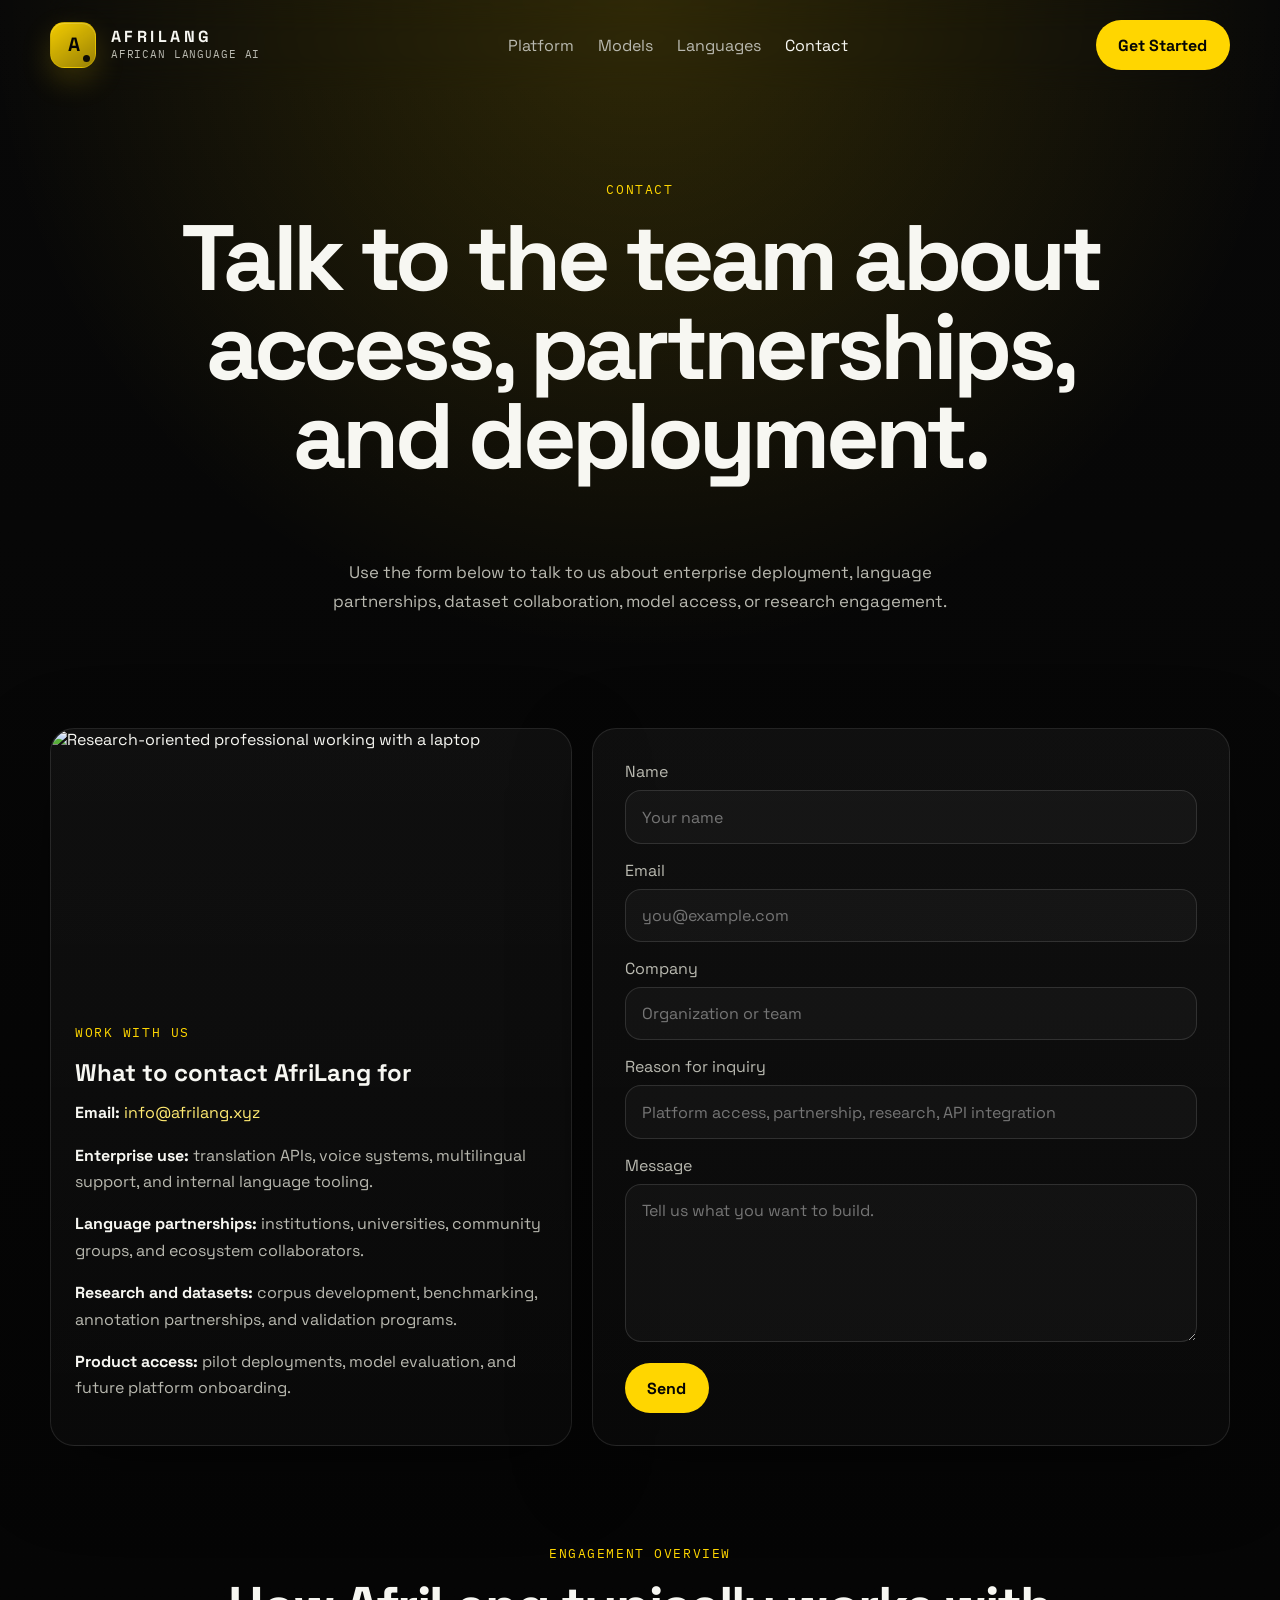
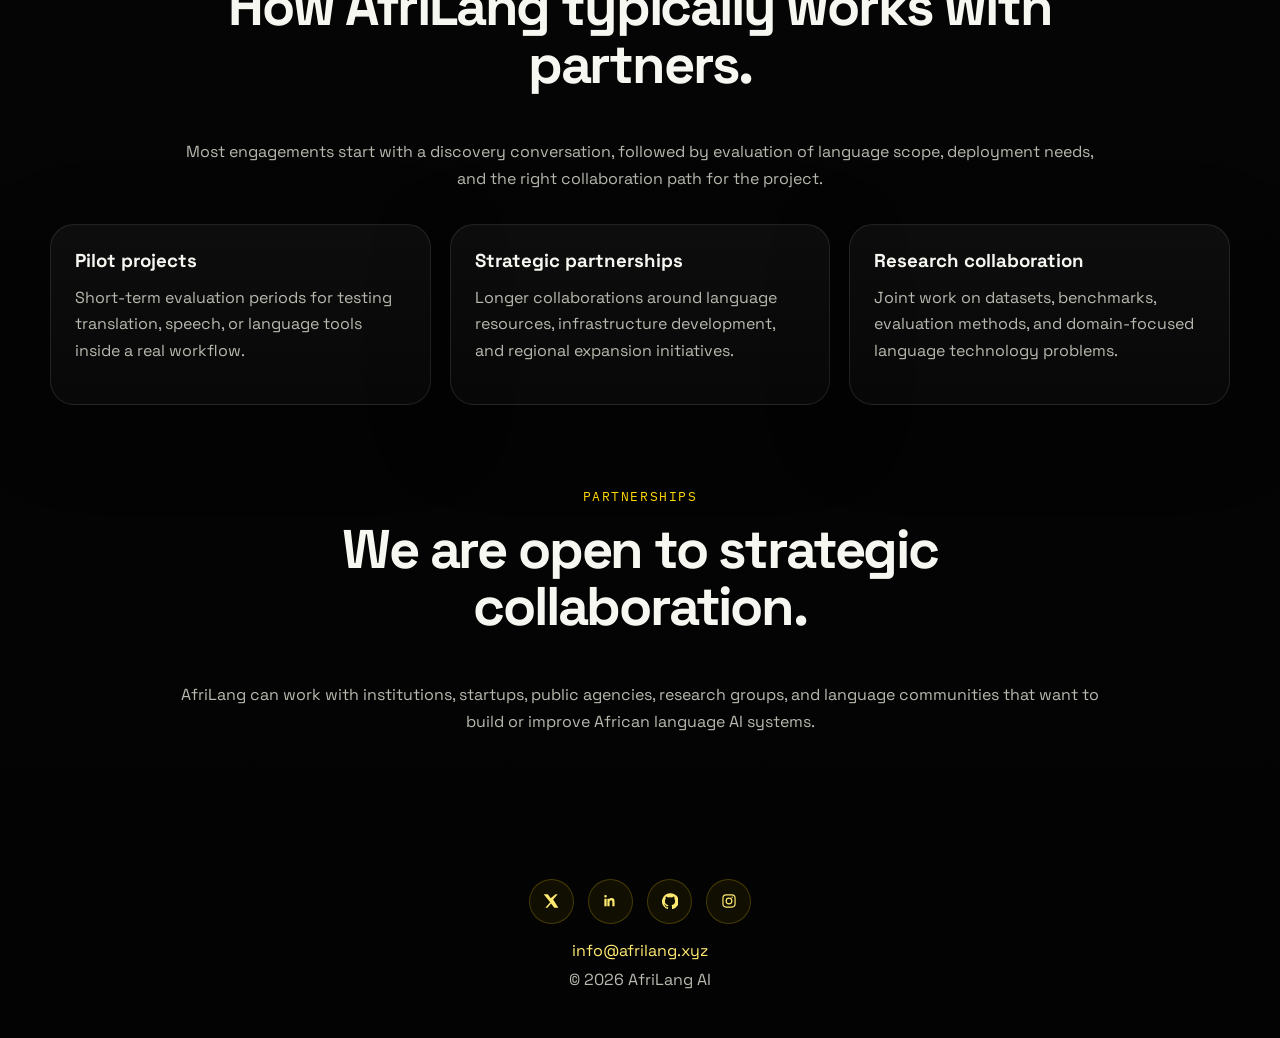
==== contact.html @ c9d133c1 "Initial AfriLang website" ====
<!DOCTYPE html>
<html lang="en">
<head>
  <meta charset="UTF-8">
  <meta name="viewport" content="width=device-width, initial-scale=1.0">
  <meta name="description" content="Contact AfriLang AI for partnerships, platform access, and deployment discussions.">
  <title>AfriLang AI | Contact</title>
  <link rel="preconnect" href="https://fonts.googleapis.com">
  <link rel="preconnect" href="https://fonts.gstatic.com" crossorigin>
  <link href="https://fonts.googleapis.com/css2?family=Space+Grotesk:wght@400;500;700&family=IBM+Plex+Mono:wght@400;500&display=swap" rel="stylesheet">
  <link rel="stylesheet" href="style.css">
</head>
<body data-page="contact">
  <div class="site-shell">
    <header class="navbar">
      <a class="logo" href="index.html" aria-label="AfriLang home">
        <span class="logo-mark" aria-hidden="true">
          <span class="logo-mark-core">A</span>
          <span class="logo-mark-dot"></span>
        </span>
        <span class="logo-lockup">
          <span class="logo-text">AFRILANG</span>
          <span class="logo-tagline">African Language AI</span>
        </span>
      </a>
      <button class="nav-toggle" type="button" aria-expanded="false" aria-controls="site-nav">
        Menu
      </button>
      <nav id="site-nav" class="nav-links" aria-label="Primary navigation">
        <a href="platform.html">Platform</a>
        <a href="models.html">Models</a>
        <a href="languages.html">Languages</a>
        <a href="contact.html">Contact</a>
      </nav>
      <a href="contact.html" class="btn">Get Started</a>
    </header>

    <main class="page-main">
      <section class="page-hero">
        <div class="eyebrow">Contact</div>
        <h1>Talk to the team about access, partnerships, and deployment.</h1>
        <p>Use the form below to talk to us about enterprise deployment, language partnerships, dataset collaboration, model access, or research engagement.</p>
      </section>

      <section class="section">
        <div class="contact-layout">
          <div class="card contact-card">
            <img
              class="card-media"
              src="https://images.pexels.com/photos/13377869/pexels-photo-13377869.jpeg?cs=srgb&dl=pexels-abdullahi-sow-292686948-13377869.jpg&fm=jpg"
              alt="Research-oriented professional working with a laptop"
              loading="lazy"
            >
            <div class="eyebrow">Work with us</div>
            <h2>What to contact AfriLang for</h2>
            <div class="contact-points">
              <p><strong>Email:</strong> <a class="contact-link" href="mailto:info@afrilang.xyz">info@afrilang.xyz</a></p>
              <p><strong>Enterprise use:</strong> translation APIs, voice systems, multilingual support, and internal language tooling.</p>
              <p><strong>Language partnerships:</strong> institutions, universities, community groups, and ecosystem collaborators.</p>
              <p><strong>Research and datasets:</strong> corpus development, benchmarking, annotation partnerships, and validation programs.</p>
              <p><strong>Product access:</strong> pilot deployments, model evaluation, and future platform onboarding.</p>
            </div>
          </div>
          <form class="form" aria-label="Contact form">
            <label>
              <span>Name</span>
              <input type="text" name="name" placeholder="Your name" required>
            </label>
            <label>
              <span>Email</span>
              <input type="email" name="email" placeholder="you@example.com" required>
            </label>
            <label>
              <span>Company</span>
              <input type="text" name="company" placeholder="Organization or team">
            </label>
            <label>
              <span>Reason for inquiry</span>
              <input type="text" name="reason" placeholder="Platform access, partnership, research, API integration">
            </label>
            <label>
              <span>Message</span>
              <textarea name="message" placeholder="Tell us what you want to build." rows="6" required></textarea>
            </label>
            <button class="btn" type="submit">Send</button>
          </form>
        </div>
      </section>

      <section class="section">
        <div class="section-heading">
          <div class="eyebrow">Engagement overview</div>
          <h2>How AfriLang typically works with partners.</h2>
          <p>Most engagements start with a discovery conversation, followed by evaluation of language scope, deployment needs, and the right collaboration path for the project.</p>
        </div>
        <div class="grid">
          <article class="card">
            <h3>Pilot projects</h3>
            <p>Short-term evaluation periods for testing translation, speech, or language tools inside a real workflow.</p>
          </article>
          <article class="card">
            <h3>Strategic partnerships</h3>
            <p>Longer collaborations around language resources, infrastructure development, and regional expansion initiatives.</p>
          </article>
          <article class="card">
            <h3>Research collaboration</h3>
            <p>Joint work on datasets, benchmarks, evaluation methods, and domain-focused language technology problems.</p>
          </article>
        </div>
      </section>

      <section class="section highlight-panel">
        <div class="section-heading">
          <div class="eyebrow">Partnerships</div>
          <h2>We are open to strategic collaboration.</h2>
          <p>AfriLang can work with institutions, startups, public agencies, research groups, and language communities that want to build or improve African language AI systems.</p>
        </div>
      </section>
    </main>

    <footer class="site-footer">
      <div class="social-links" aria-label="Social media links">
        <a href="#" class="social-link" aria-label="AfriLang on X">
          <svg viewBox="0 0 24 24" aria-hidden="true"><path d="M18.9 2H22l-6.77 7.74L23 22h-6.1l-4.77-6.24L6.67 22H3.56l7.24-8.27L1 2h6.25l4.31 5.7z"></path></svg>
        </a>
        <a href="#" class="social-link" aria-label="AfriLang on LinkedIn">
          <svg viewBox="0 0 24 24" aria-hidden="true"><path d="M6.94 8.5H3.56V20h3.38zM5.25 3A1.96 1.96 0 1 0 5.3 6.92 1.96 1.96 0 0 0 5.25 3m6.1 5.5H8.11V20h3.24v-6.04c0-1.59.3-3.13 2.26-3.13 1.93 0 1.95 1.8 1.95 3.24V20h3.24v-6.6c0-3.24-.7-5.73-4.49-5.73-1.82 0-3.04 1-3.54 1.95h-.05z"></path></svg>
        </a>
        <a href="#" class="social-link" aria-label="AfriLang on GitHub">
          <svg viewBox="0 0 24 24" aria-hidden="true"><path d="M12 .5A12 12 0 0 0 8.2 23.9c.6.1.82-.26.82-.58v-2.06c-3.34.72-4.04-1.42-4.04-1.42-.54-1.4-1.33-1.77-1.33-1.77-1.1-.75.08-.74.08-.74 1.2.09 1.84 1.25 1.84 1.25 1.08 1.86 2.84 1.33 3.53 1.02.1-.8.42-1.33.76-1.63-2.67-.31-5.48-1.36-5.48-6.03 0-1.33.46-2.42 1.23-3.27-.12-.31-.53-1.56.12-3.25 0 0 1-.33 3.3 1.25a11.2 11.2 0 0 1 6 0c2.28-1.58 3.29-1.25 3.29-1.25.65 1.69.24 2.94.12 3.25.77.85 1.23 1.94 1.23 3.27 0 4.68-2.81 5.72-5.5 6.02.43.38.82 1.12.82 2.26v3.35c0 .32.21.69.83.57A12 12 0 0 0 12 .5"></path></svg>
        </a>
        <a href="#" class="social-link" aria-label="AfriLang on Instagram">
          <svg viewBox="0 0 24 24" aria-hidden="true"><path d="M7.75 2h8.5A5.75 5.75 0 0 1 22 7.75v8.5A5.75 5.75 0 0 1 16.25 22h-8.5A5.75 5.75 0 0 1 2 16.25v-8.5A5.75 5.75 0 0 1 7.75 2m0 1.8A3.95 3.95 0 0 0 3.8 7.75v8.5a3.95 3.95 0 0 0 3.95 3.95h8.5a3.95 3.95 0 0 0 3.95-3.95v-8.5a3.95 3.95 0 0 0-3.95-3.95zm8.95 1.35a1.1 1.1 0 1 1 0 2.2 1.1 1.1 0 0 1 0-2.2M12 6.85A5.15 5.15 0 1 1 6.85 12 5.16 5.16 0 0 1 12 6.85m0 1.8A3.35 3.35 0 1 0 15.35 12 3.35 3.35 0 0 0 12 8.65"></path></svg>
        </a>
      </div>
      <p class="footer-email">
        <a href="mailto:info@afrilang.xyz">info@afrilang.xyz</a>
      </p>
      <p>&copy; 2026 AfriLang AI</p>
    </footer>
  </div>
  <script src="script.js"></script>
</body>
</html>
---- style.css ----
:root {
  --bg: #050505;
  --bg-soft: #101010;
  --surface: rgba(255, 255, 255, 0.04);
  --surface-strong: rgba(255, 214, 0, 0.08);
  --border: rgba(255, 255, 255, 0.1);
  --text: #f7f7f2;
  --muted: #b9b9b0;
  --primary: #ffd600;
  --primary-soft: #ffea71;
  --shadow: 0 24px 80px rgba(0, 0, 0, 0.35);
}

*,
*::before,
*::after {
  box-sizing: border-box;
}

html {
  scroll-behavior: smooth;
}

body {
  margin: 0;
  min-height: 100vh;
  font-family: "Space Grotesk", sans-serif;
  background:
    radial-gradient(circle at top, rgba(255, 214, 0, 0.16), transparent 24%),
    linear-gradient(180deg, #080808 0%, #030303 100%);
  color: var(--text);
}

a {
  color: inherit;
}

button,
input,
textarea {
  font: inherit;
}

.site-shell {
  width: min(1180px, calc(100% - 2rem));
  margin: 0 auto;
}

.navbar {
  position: sticky;
  top: 0;
  z-index: 10;
  display: flex;
  align-items: center;
  justify-content: space-between;
  gap: 1rem;
  padding: 1.25rem 0;
  backdrop-filter: blur(16px);
}

.logo {
  display: inline-flex;
  align-items: center;
  gap: 0.9rem;
  text-decoration: none;
}

.logo-mark {
  position: relative;
  display: inline-grid;
  place-items: center;
  width: 2.9rem;
  height: 2.9rem;
  border: 1px solid rgba(255, 214, 0, 0.28);
  border-radius: 0.9rem;
  background:
    linear-gradient(145deg, rgba(255, 214, 0, 0.95), rgba(255, 214, 0, 0.58)),
    #0b0b0b;
  box-shadow:
    inset 0 1px 0 rgba(255, 255, 255, 0.18),
    0 12px 30px rgba(255, 214, 0, 0.18);
  color: #050505;
}

.logo-mark-core {
  font-size: 1.2rem;
  font-weight: 800;
  line-height: 1;
  letter-spacing: -0.08em;
}

.logo-mark-dot {
  position: absolute;
  right: 0.34rem;
  bottom: 0.34rem;
  width: 0.45rem;
  height: 0.45rem;
  border-radius: 999px;
  background: #050505;
  opacity: 0.95;
}

.logo-lockup {
  display: flex;
  flex-direction: column;
  gap: 0.1rem;
}

.logo-text {
  font-size: 1rem;
  font-weight: 700;
  letter-spacing: 0.22em;
  line-height: 1;
}

.logo-tagline {
  color: var(--muted);
  font-family: "IBM Plex Mono", monospace;
  font-size: 0.68rem;
  letter-spacing: 0.08em;
  text-transform: uppercase;
}

.nav-links {
  display: flex;
  align-items: center;
  gap: 1.5rem;
}

.nav-links a {
  color: var(--muted);
  text-decoration: none;
}

.nav-links a:hover,
.nav-links a.is-active {
  color: var(--text);
}

.nav-toggle {
  display: none;
  border: 1px solid var(--border);
  border-radius: 999px;
  background: transparent;
  color: var(--text);
  padding: 0.7rem 1rem;
}

.hero,
.page-hero {
  padding: 5.5rem 0 4rem;
}

.hero {
  min-height: calc(100vh - 5rem);
  display: flex;
  flex-direction: column;
  justify-content: center;
  align-items: center;
  text-align: center;
}

.eyebrow {
  display: inline-block;
  margin-bottom: 1rem;
  color: var(--primary);
  font-family: "IBM Plex Mono", monospace;
  font-size: 0.82rem;
  letter-spacing: 0.12em;
  text-transform: uppercase;
}

h1,
h2,
h3,
p {
  margin-top: 0;
}

h1 {
  max-width: 12ch;
  font-size: clamp(3rem, 9vw, 5.8rem);
  line-height: 0.96;
  letter-spacing: -0.05em;
}

.hero h1 {
  max-width: 24ch;
  font-size: clamp(2.7rem, 7vw, 5rem);
}

.page-hero h1 {
  max-width: 16ch;
  margin-left: auto;
  margin-right: auto;
}

.hero-copy,
.page-hero p,
.section-heading p,
.cta p {
  max-width: 42rem;
  margin-left: auto;
  margin-right: auto;
  color: var(--muted);
  font-size: 1.05rem;
  line-height: 1.7;
  text-align: center;
}

.section-heading p {
  max-width: 58rem;
  font-size: 1rem;
}

.hero-copy {
  max-width: 72rem;
  font-size: 1rem;
}

.hero-buttons {
  display: flex;
  flex-wrap: wrap;
  gap: 1rem;
  margin: 2rem 0 3rem;
  justify-content: center;
}

.btn,
.btn-outline {
  display: inline-flex;
  align-items: center;
  justify-content: center;
  min-height: 3rem;
  border-radius: 999px;
  padding: 0.85rem 1.35rem;
  text-decoration: none;
  transition: transform 160ms ease, background 160ms ease, color 160ms ease, border-color 160ms ease;
}

.btn {
  border: 1px solid transparent;
  background: var(--primary);
  color: #050505;
  font-weight: 700;
}

.btn-outline {
  border: 1px solid rgba(255, 214, 0, 0.45);
  color: var(--primary-soft);
  background: transparent;
}

.btn:hover,
.btn-outline:hover,
.nav-toggle:hover {
  transform: translateY(-1px);
}

.hero-metrics,
.grid,
.split-grid,
.contact-layout {
  display: grid;
  gap: 1.2rem;
}

.hero-metrics {
  grid-template-columns: repeat(3, minmax(0, 1fr));
  width: 100%;
}

.grid {
  grid-template-columns: repeat(auto-fit, minmax(220px, 1fr));
}

.split-grid {
  grid-template-columns: repeat(auto-fit, minmax(280px, 1fr));
}

.contact-layout {
  grid-template-columns: minmax(0, 0.9fr) minmax(0, 1.1fr);
  align-items: start;
}

.section {
  padding: 2rem 0 4rem;
}

.section-heading {
  margin-bottom: 2rem;
  text-align: center;
}

.section-actions {
  margin-top: 1.2rem;
  text-align: center;
}

.section-heading h2,
.cta h2 {
  max-width: 26ch;
  margin-left: auto;
  margin-right: auto;
  font-size: clamp(2rem, 5vw, 3.4rem);
  line-height: 1.05;
  letter-spacing: -0.04em;
}

.page-hero,
.cta,
.site-footer {
  text-align: center;
}

.page-hero p,
.cta p {
  margin-left: auto;
  margin-right: auto;
}

.card,
.metric-card,
.form {
  border: 1px solid var(--border);
  background: linear-gradient(180deg, rgba(255, 255, 255, 0.04) 0%, rgba(255, 255, 255, 0.02) 100%);
  border-radius: 1.5rem;
  box-shadow: var(--shadow);
}

.card,
.metric-card {
  padding: 1.5rem;
}

.card-media {
  display: block;
  width: calc(100% + 3rem);
  height: 17rem;
  margin: -1.5rem -1.5rem 1.2rem;
  object-fit: cover;
  border-radius: 1.5rem 1.5rem 0.9rem 0.9rem;
}


.card h2,
.card h3 {
  margin-bottom: 0.8rem;
}

.card p,
.metric-label {
  color: var(--muted);
  line-height: 1.65;
}

.card a {
  text-decoration: none;
}

.card strong {
  color: var(--text);
}

.contact-link,
.footer-email a {
  color: var(--primary-soft);
  text-decoration: none;
}

.card-kicker {
  margin-bottom: 0.8rem;
  color: var(--primary);
  font-family: "IBM Plex Mono", monospace;
  font-size: 0.82rem;
  letter-spacing: 0.08em;
  text-transform: uppercase;
}

.text-link {
  display: inline-flex;
  margin-top: 1rem;
  color: var(--primary-soft);
}

.metric-value {
  display: block;
  margin-bottom: 0.4rem;
  color: var(--primary);
  font-family: "IBM Plex Mono", monospace;
  text-transform: uppercase;
  letter-spacing: 0.08em;
}

.highlight-panel {
  padding-top: 1rem;
}

.timeline {
  display: grid;
  gap: 1rem;
}

.timeline-item {
  display: grid;
  grid-template-columns: auto 1fr;
  gap: 1rem;
  align-items: start;
  padding: 1.4rem 1.5rem;
  border: 1px solid var(--border);
  border-radius: 1.4rem;
  background: linear-gradient(180deg, rgba(255, 214, 0, 0.08) 0%, rgba(255, 255, 255, 0.02) 100%);
  box-shadow: var(--shadow);
}

.timeline-step,
.tag {
  font-family: "IBM Plex Mono", monospace;
}

.timeline-step {
  display: inline-grid;
  place-items: center;
  min-width: 3rem;
  min-height: 3rem;
  border-radius: 999px;
  background: var(--primary);
  color: #050505;
  font-weight: 500;
}

.tag-row {
  display: flex;
  flex-wrap: wrap;
  gap: 0.8rem;
}

.tag {
  padding: 0.7rem 1rem;
  border: 1px solid rgba(255, 214, 0, 0.24);
  border-radius: 999px;
  background: rgba(255, 214, 0, 0.08);
  color: var(--primary-soft);
}

.contact-card {
  height: 100%;
}

.contact-points p:last-child {
  margin-bottom: 0;
}

.cta {
  margin: 2rem 0 4rem;
  padding: 3rem;
  border: 1px solid rgba(255, 214, 0, 0.22);
  border-radius: 2rem;
  background:
    linear-gradient(135deg, rgba(255, 214, 0, 0.14), rgba(255, 214, 0, 0.04)),
    rgba(255, 255, 255, 0.02);
}

.page-main {
  padding-bottom: 2rem;
}

.form {
  width: min(100%, 42rem);
  margin: 0 auto;
  padding: 2rem;
}

.form label {
  display: block;
  margin-bottom: 1rem;
}

.form span {
  display: block;
  margin-bottom: 0.5rem;
  color: var(--muted);
}

.form input,
.form textarea {
  width: 100%;
  border: 1px solid rgba(255, 255, 255, 0.12);
  border-radius: 1rem;
  background: rgba(255, 255, 255, 0.03);
  color: var(--text);
  padding: 0.95rem 1rem;
}

.form input:focus,
.form textarea:focus {
  outline: 2px solid rgba(255, 214, 0, 0.45);
  outline-offset: 2px;
}

.site-footer {
  padding: 1rem 0 2rem;
  color: var(--muted);
  text-align: center;
}

.footer-email {
  margin: 0 0 0.55rem;
}

.social-links {
  display: flex;
  justify-content: center;
  gap: 0.9rem;
  margin-bottom: 1rem;
}

.social-link {
  display: inline-flex;
  align-items: center;
  justify-content: center;
  width: 2.8rem;
  height: 2.8rem;
  border: 1px solid rgba(255, 214, 0, 0.22);
  border-radius: 999px;
  background: rgba(255, 214, 0, 0.06);
  color: var(--primary-soft);
  transition: transform 160ms ease, background 160ms ease, border-color 160ms ease, color 160ms ease;
}

.social-link:hover {
  transform: translateY(-1px);
  border-color: rgba(255, 214, 0, 0.45);
  background: rgba(255, 214, 0, 0.12);
  color: var(--primary);
}

.social-link svg {
  width: 1rem;
  height: 1rem;
  fill: currentColor;
}

@media (max-width: 860px) {
  .navbar {
    flex-wrap: wrap;
  }

  .nav-toggle {
    display: inline-flex;
  }

  .nav-links {
    display: none;
    width: 100%;
    flex-direction: column;
    align-items: flex-start;
    padding: 1rem 0 0.5rem;
  }

  .nav-links.is-open {
    display: flex;
  }

  .navbar > .btn {
    display: none;
  }

  .logo-tagline {
    font-size: 0.62rem;
  }

  .hero,
  .page-hero {
    padding-top: 3rem;
  }

  .hero-metrics {
    grid-template-columns: 1fr;
  }

  .contact-layout {
    grid-template-columns: 1fr;
  }

  .cta {
    padding: 2rem;
  }
}

@media (max-width: 560px) {
  .site-shell {
    width: min(100% - 1.2rem, 1180px);
  }

  h1 {
    max-width: none;
  }

  .hero-buttons {
    flex-direction: column;
    align-items: stretch;
  }

  .btn,
  .btn-outline {
    width: 100%;
  }

  .form {
    padding: 1.25rem;
  }

  .logo-lockup {
    gap: 0.04rem;
  }

  .logo-text {
    font-size: 0.92rem;
    letter-spacing: 0.18em;
  }

  .logo-tagline {
    font-size: 0.58rem;
  }
}
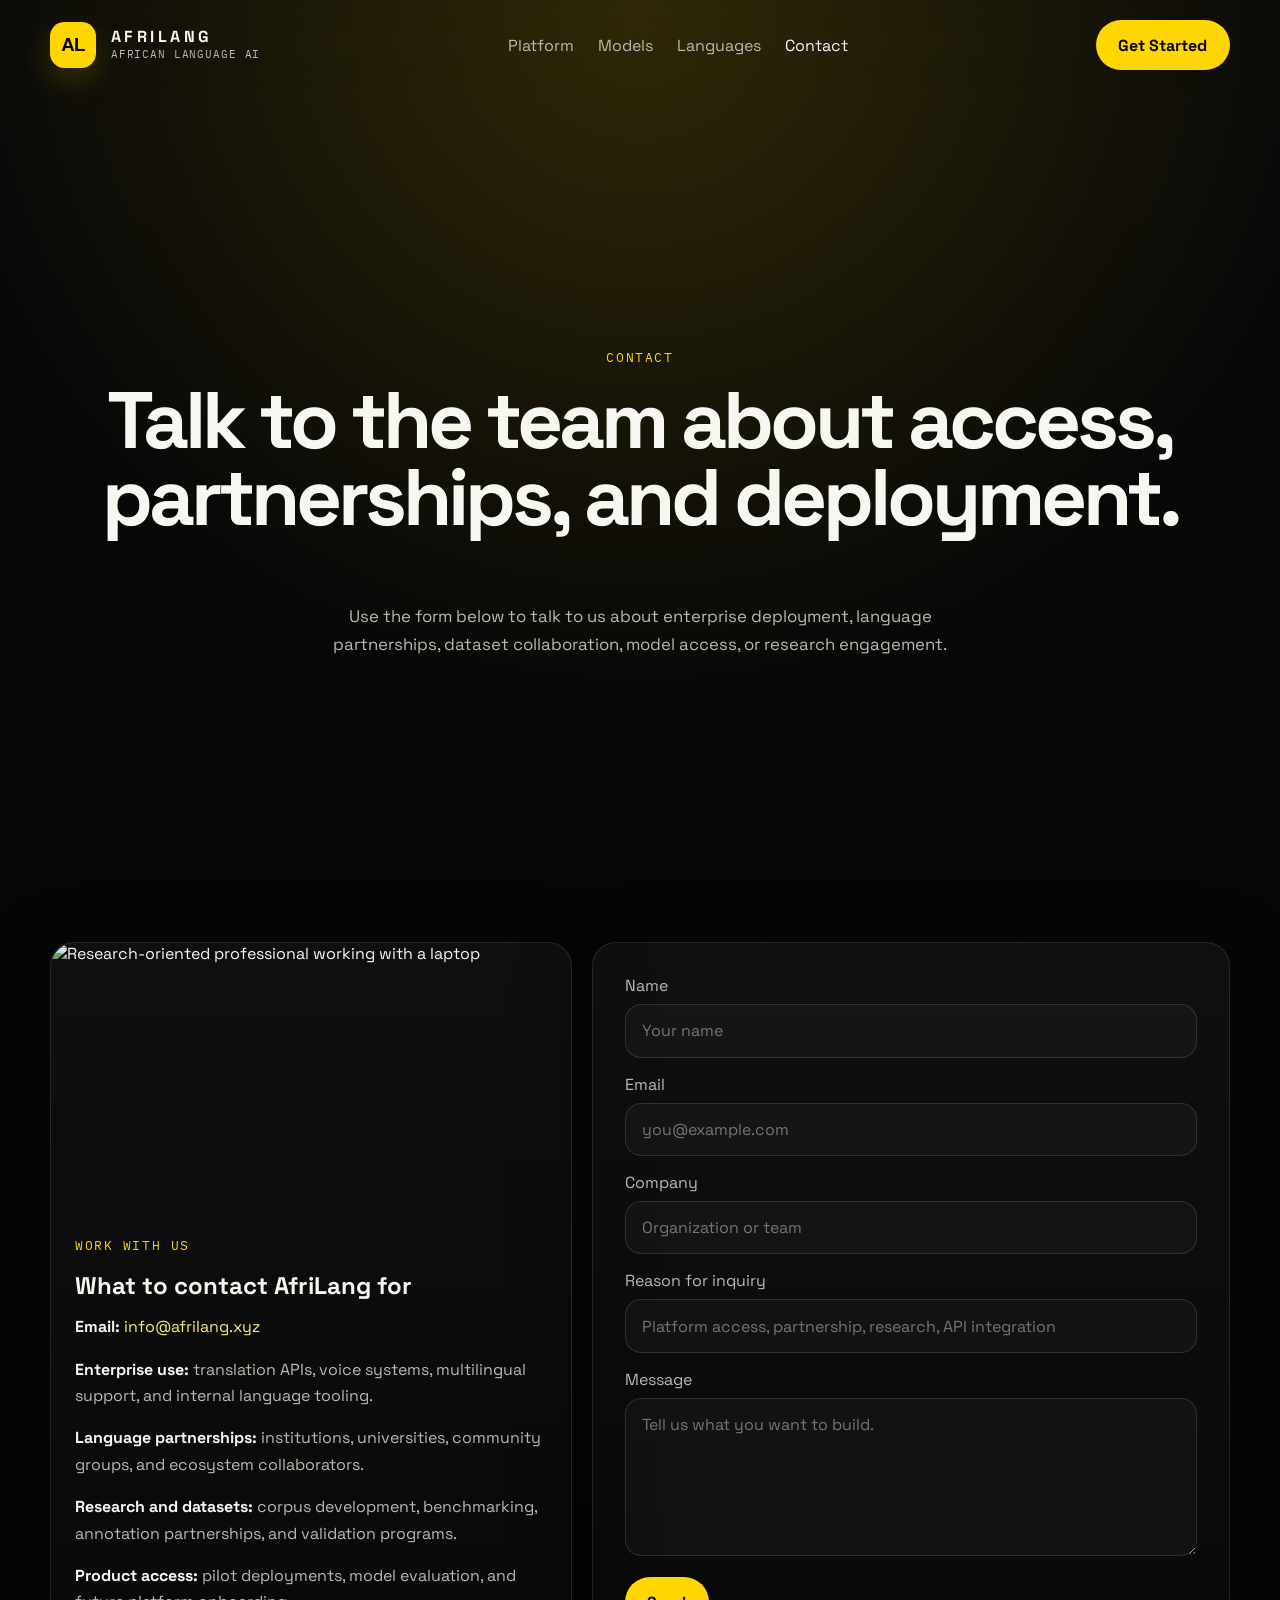
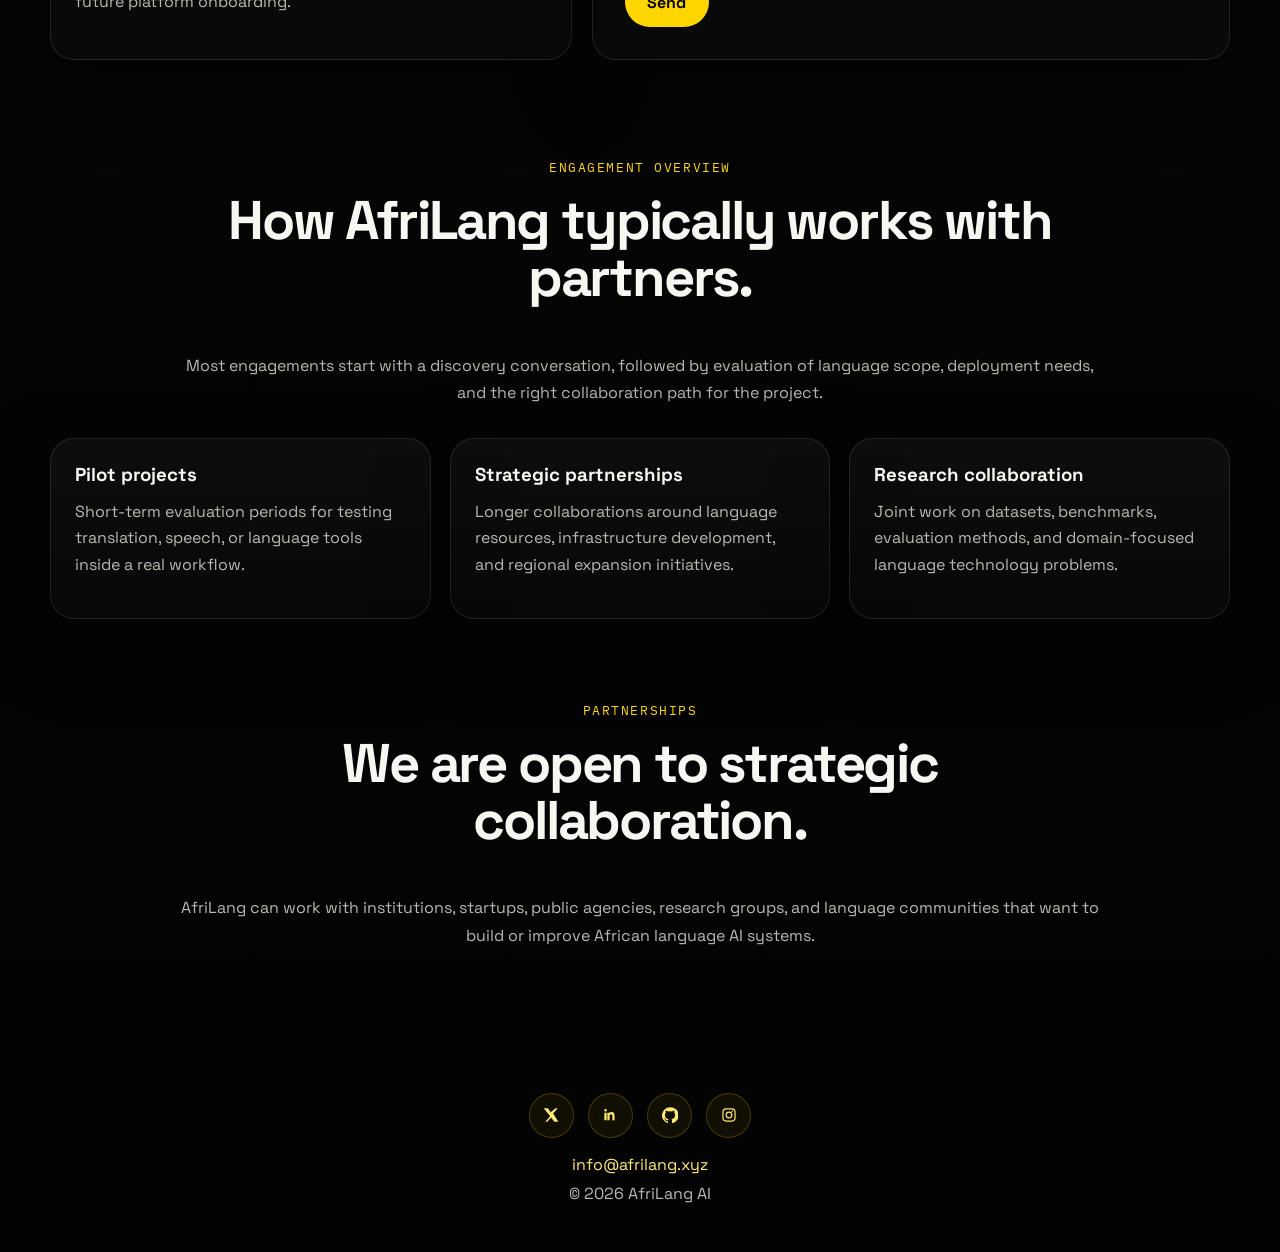
==== commit c3196a9a: "Refine AfriLang branding and layout" ====
--- a/contact.html
+++ b/contact.html
@@ -5,6 +5,7 @@
   <meta name="viewport" content="width=device-width, initial-scale=1.0">
   <meta name="description" content="Contact AfriLang AI for partnerships, platform access, and deployment discussions.">
   <title>AfriLang AI | Contact</title>
+  <link rel="icon" href="favicon.svg" type="image/svg+xml">
   <link rel="preconnect" href="https://fonts.googleapis.com">
   <link rel="preconnect" href="https://fonts.gstatic.com" crossorigin>
   <link href="https://fonts.googleapis.com/css2?family=Space+Grotesk:wght@400;500;700&family=IBM+Plex+Mono:wght@400;500&display=swap" rel="stylesheet">
@@ -14,10 +15,7 @@
   <div class="site-shell">
     <header class="navbar">
       <a class="logo" href="index.html" aria-label="AfriLang home">
-        <span class="logo-mark" aria-hidden="true">
-          <span class="logo-mark-core">A</span>
-          <span class="logo-mark-dot"></span>
-        </span>
+        <img class="logo-mark" src="favicon.svg" alt="" aria-hidden="true">
         <span class="logo-lockup">
           <span class="logo-text">AFRILANG</span>
           <span class="logo-tagline">African Language AI</span>
--- a/style.css
+++ b/style.css
@@ -66,38 +66,11 @@
 }
 
 .logo-mark {
-  position: relative;
-  display: inline-grid;
-  place-items: center;
+  display: block;
   width: 2.9rem;
   height: 2.9rem;
-  border: 1px solid rgba(255, 214, 0, 0.28);
   border-radius: 0.9rem;
-  background:
-    linear-gradient(145deg, rgba(255, 214, 0, 0.95), rgba(255, 214, 0, 0.58)),
-    #0b0b0b;
-  box-shadow:
-    inset 0 1px 0 rgba(255, 255, 255, 0.18),
-    0 12px 30px rgba(255, 214, 0, 0.18);
-  color: #050505;
-}
-
-.logo-mark-core {
-  font-size: 1.2rem;
-  font-weight: 800;
-  line-height: 1;
-  letter-spacing: -0.08em;
-}
-
-.logo-mark-dot {
-  position: absolute;
-  right: 0.34rem;
-  bottom: 0.34rem;
-  width: 0.45rem;
-  height: 0.45rem;
-  border-radius: 999px;
-  background: #050505;
-  opacity: 0.95;
+  box-shadow: 0 12px 30px rgba(255, 214, 0, 0.18);
 }
 
 .logo-lockup {
@@ -152,6 +125,15 @@
 }
 
 .hero {
+  min-height: calc(100vh - 5rem);
+  display: flex;
+  flex-direction: column;
+  justify-content: center;
+  align-items: center;
+  text-align: center;
+}
+
+.page-hero {
   min-height: calc(100vh - 5rem);
   display: flex;
   flex-direction: column;
@@ -190,9 +172,10 @@
 }
 
 .page-hero h1 {
-  max-width: 16ch;
+  max-width: 24ch;
   margin-left: auto;
   margin-right: auto;
+  font-size: clamp(2.7rem, 7vw, 5rem);
 }
 
 .hero-copy,
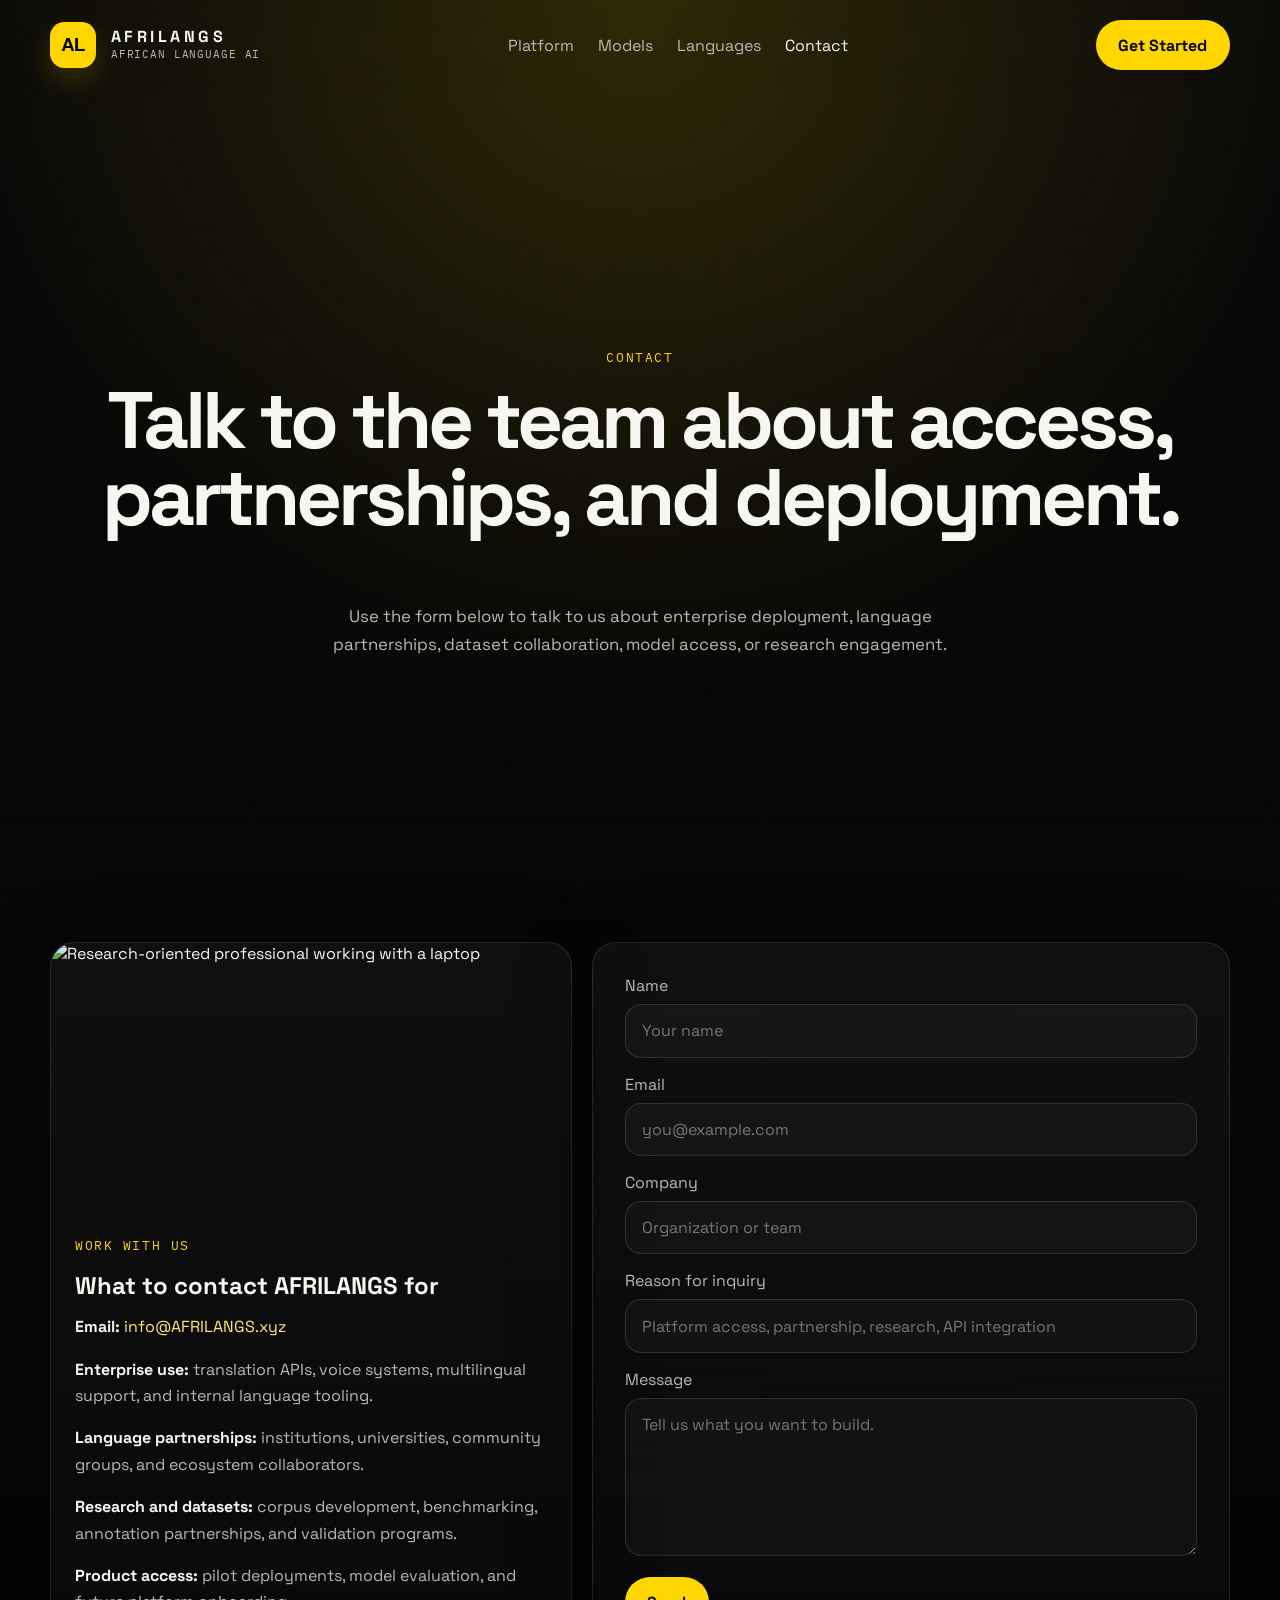
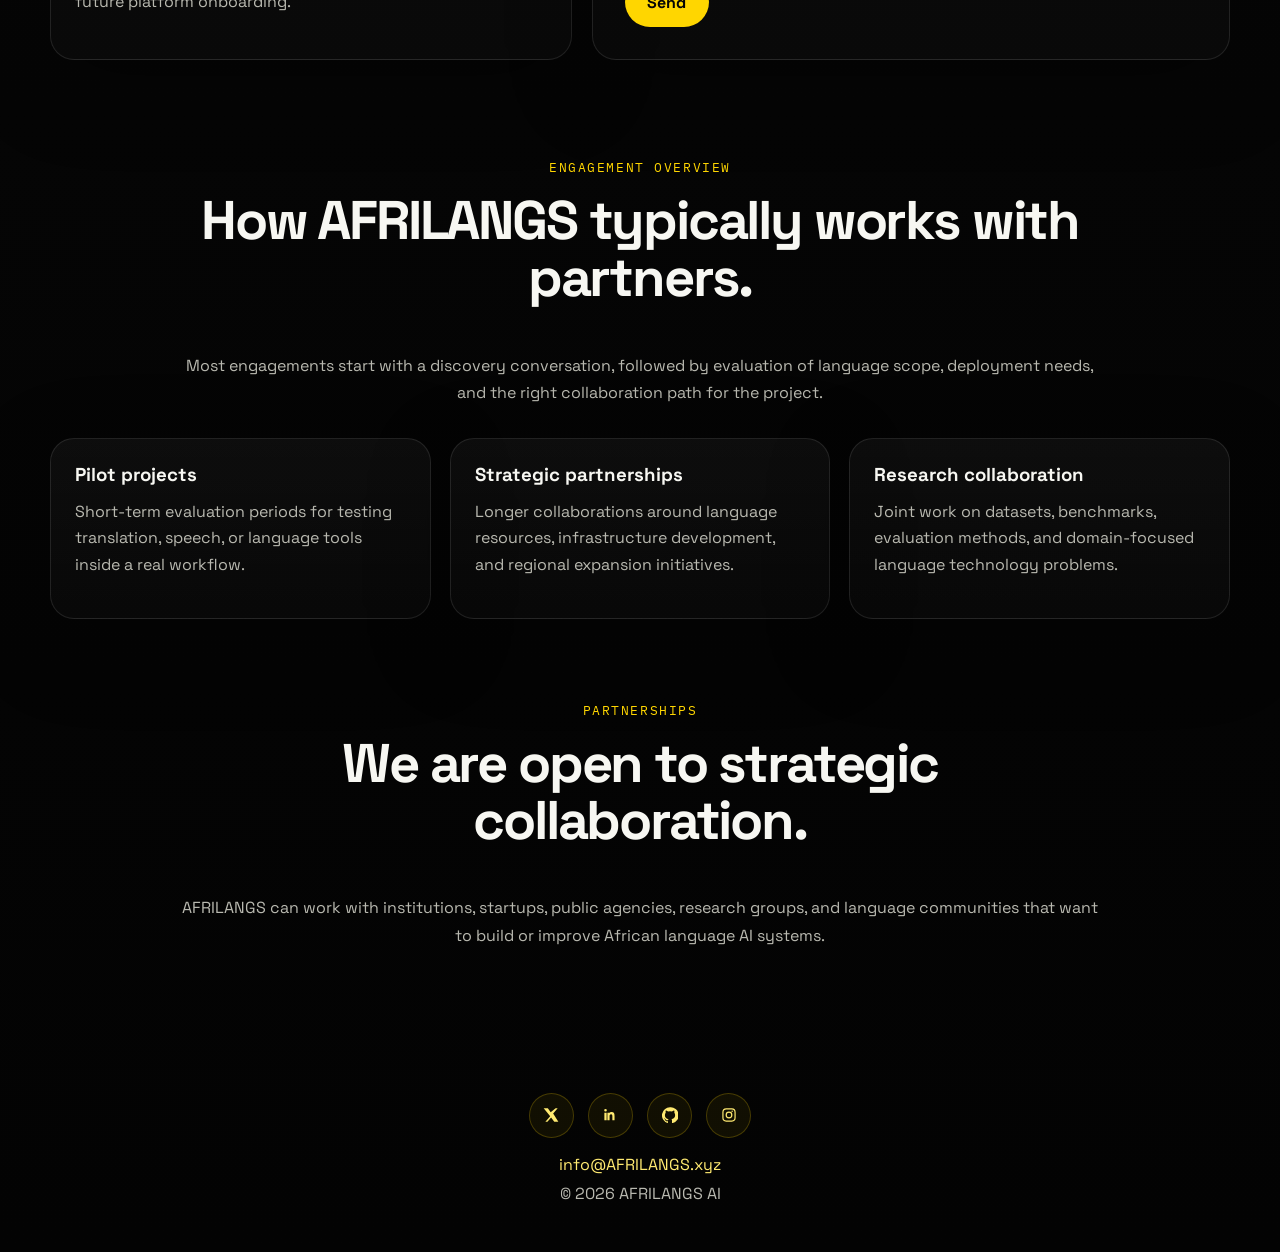
==== commit ca2c5c5e: "Update branding from AfriLang to AFRILANGS" ====
--- a/contact.html
+++ b/contact.html
@@ -3,8 +3,8 @@
 <head>
   <meta charset="UTF-8">
   <meta name="viewport" content="width=device-width, initial-scale=1.0">
-  <meta name="description" content="Contact AfriLang AI for partnerships, platform access, and deployment discussions.">
-  <title>AfriLang AI | Contact</title>
+  <meta name="description" content="Contact AFRILANGS AI for partnerships, platform access, and deployment discussions.">
+  <title>AFRILANGS AI | Contact</title>
   <link rel="icon" href="favicon.svg" type="image/svg+xml">
   <link rel="preconnect" href="https://fonts.googleapis.com">
   <link rel="preconnect" href="https://fonts.gstatic.com" crossorigin>
@@ -14,10 +14,10 @@
 <body data-page="contact">
   <div class="site-shell">
     <header class="navbar">
-      <a class="logo" href="index.html" aria-label="AfriLang home">
+      <a class="logo" href="/" aria-label="AFRILANGS home">
         <img class="logo-mark" src="favicon.svg" alt="" aria-hidden="true">
         <span class="logo-lockup">
-          <span class="logo-text">AFRILANG</span>
+          <span class="logo-text">AFRILANGS</span>
           <span class="logo-tagline">African Language AI</span>
         </span>
       </a>
@@ -50,9 +50,9 @@
               loading="lazy"
             >
             <div class="eyebrow">Work with us</div>
-            <h2>What to contact AfriLang for</h2>
+            <h2>What to contact AFRILANGS for</h2>
             <div class="contact-points">
-              <p><strong>Email:</strong> <a class="contact-link" href="mailto:info@afrilang.xyz">info@afrilang.xyz</a></p>
+              <p><strong>Email:</strong> <a class="contact-link" href="mailto:info@AFRILANGS.xyz">info@AFRILANGS.xyz</a></p>
               <p><strong>Enterprise use:</strong> translation APIs, voice systems, multilingual support, and internal language tooling.</p>
               <p><strong>Language partnerships:</strong> institutions, universities, community groups, and ecosystem collaborators.</p>
               <p><strong>Research and datasets:</strong> corpus development, benchmarking, annotation partnerships, and validation programs.</p>
@@ -88,7 +88,7 @@
       <section class="section">
         <div class="section-heading">
           <div class="eyebrow">Engagement overview</div>
-          <h2>How AfriLang typically works with partners.</h2>
+          <h2>How AFRILANGS typically works with partners.</h2>
           <p>Most engagements start with a discovery conversation, followed by evaluation of language scope, deployment needs, and the right collaboration path for the project.</p>
         </div>
         <div class="grid">
@@ -111,30 +111,30 @@
         <div class="section-heading">
           <div class="eyebrow">Partnerships</div>
           <h2>We are open to strategic collaboration.</h2>
-          <p>AfriLang can work with institutions, startups, public agencies, research groups, and language communities that want to build or improve African language AI systems.</p>
+          <p>AFRILANGS can work with institutions, startups, public agencies, research groups, and language communities that want to build or improve African language AI systems.</p>
         </div>
       </section>
     </main>
 
     <footer class="site-footer">
       <div class="social-links" aria-label="Social media links">
-        <a href="#" class="social-link" aria-label="AfriLang on X">
+        <a href="#" class="social-link" aria-label="AFRILANGS on X">
           <svg viewBox="0 0 24 24" aria-hidden="true"><path d="M18.9 2H22l-6.77 7.74L23 22h-6.1l-4.77-6.24L6.67 22H3.56l7.24-8.27L1 2h6.25l4.31 5.7z"></path></svg>
         </a>
-        <a href="#" class="social-link" aria-label="AfriLang on LinkedIn">
+        <a href="#" class="social-link" aria-label="AFRILANGS on LinkedIn">
           <svg viewBox="0 0 24 24" aria-hidden="true"><path d="M6.94 8.5H3.56V20h3.38zM5.25 3A1.96 1.96 0 1 0 5.3 6.92 1.96 1.96 0 0 0 5.25 3m6.1 5.5H8.11V20h3.24v-6.04c0-1.59.3-3.13 2.26-3.13 1.93 0 1.95 1.8 1.95 3.24V20h3.24v-6.6c0-3.24-.7-5.73-4.49-5.73-1.82 0-3.04 1-3.54 1.95h-.05z"></path></svg>
         </a>
-        <a href="#" class="social-link" aria-label="AfriLang on GitHub">
+        <a href="#" class="social-link" aria-label="AFRILANGS on GitHub">
           <svg viewBox="0 0 24 24" aria-hidden="true"><path d="M12 .5A12 12 0 0 0 8.2 23.9c.6.1.82-.26.82-.58v-2.06c-3.34.72-4.04-1.42-4.04-1.42-.54-1.4-1.33-1.77-1.33-1.77-1.1-.75.08-.74.08-.74 1.2.09 1.84 1.25 1.84 1.25 1.08 1.86 2.84 1.33 3.53 1.02.1-.8.42-1.33.76-1.63-2.67-.31-5.48-1.36-5.48-6.03 0-1.33.46-2.42 1.23-3.27-.12-.31-.53-1.56.12-3.25 0 0 1-.33 3.3 1.25a11.2 11.2 0 0 1 6 0c2.28-1.58 3.29-1.25 3.29-1.25.65 1.69.24 2.94.12 3.25.77.85 1.23 1.94 1.23 3.27 0 4.68-2.81 5.72-5.5 6.02.43.38.82 1.12.82 2.26v3.35c0 .32.21.69.83.57A12 12 0 0 0 12 .5"></path></svg>
         </a>
-        <a href="#" class="social-link" aria-label="AfriLang on Instagram">
+        <a href="#" class="social-link" aria-label="AFRILANGS on Instagram">
           <svg viewBox="0 0 24 24" aria-hidden="true"><path d="M7.75 2h8.5A5.75 5.75 0 0 1 22 7.75v8.5A5.75 5.75 0 0 1 16.25 22h-8.5A5.75 5.75 0 0 1 2 16.25v-8.5A5.75 5.75 0 0 1 7.75 2m0 1.8A3.95 3.95 0 0 0 3.8 7.75v8.5a3.95 3.95 0 0 0 3.95 3.95h8.5a3.95 3.95 0 0 0 3.95-3.95v-8.5a3.95 3.95 0 0 0-3.95-3.95zm8.95 1.35a1.1 1.1 0 1 1 0 2.2 1.1 1.1 0 0 1 0-2.2M12 6.85A5.15 5.15 0 1 1 6.85 12 5.16 5.16 0 0 1 12 6.85m0 1.8A3.35 3.35 0 1 0 15.35 12 3.35 3.35 0 0 0 12 8.65"></path></svg>
         </a>
       </div>
       <p class="footer-email">
-        <a href="mailto:info@afrilang.xyz">info@afrilang.xyz</a>
+        <a href="mailto:info@AFRILANGS.xyz">info@AFRILANGS.xyz</a>
       </p>
-      <p>&copy; 2026 AfriLang AI</p>
+      <p>&copy; 2026 AFRILANGS AI</p>
     </footer>
   </div>
   <script src="script.js"></script>
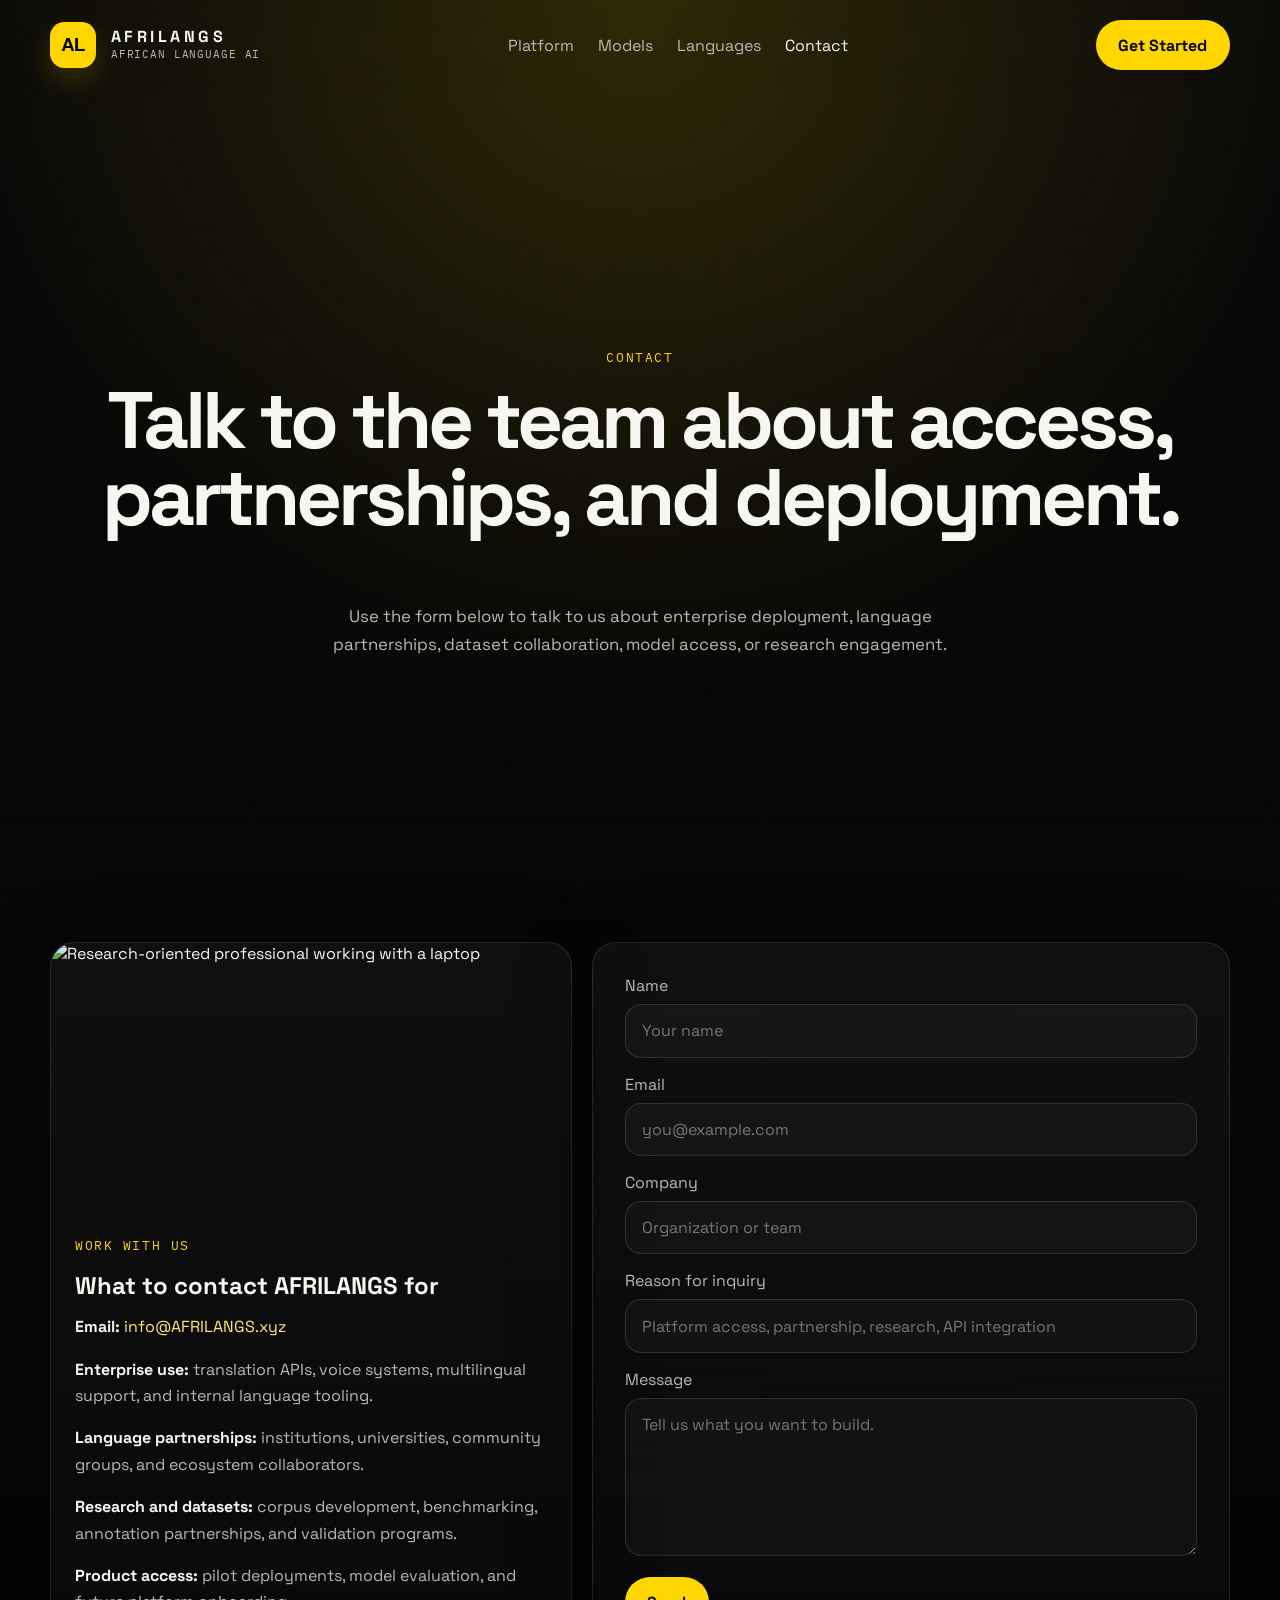
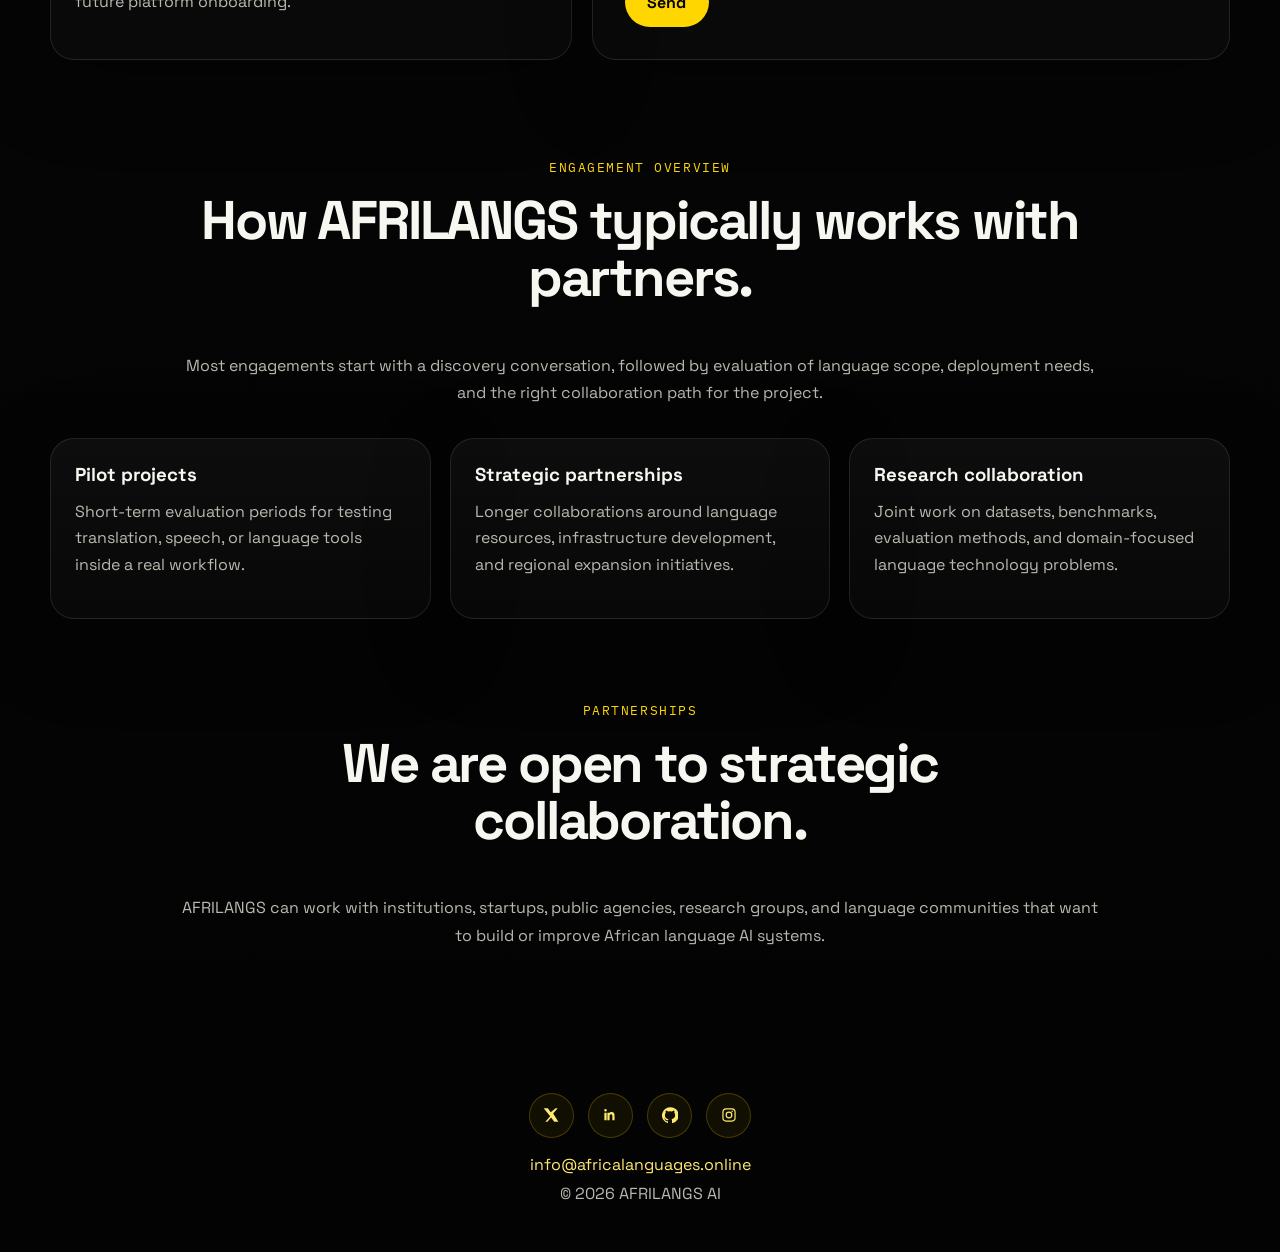
==== commit cc5dac53: "Update email address in contact.html" ====
--- a/contact.html
+++ b/contact.html
@@ -132,7 +132,7 @@
         </a>
       </div>
       <p class="footer-email">
-        <a href="mailto:info@AFRILANGS.xyz">info@AFRILANGS.xyz</a>
+        <a href="mailto:info@AFRILANGS.xyz">info@africalanguages.online</a>
       </p>
       <p>&copy; 2026 AFRILANGS AI</p>
     </footer>
